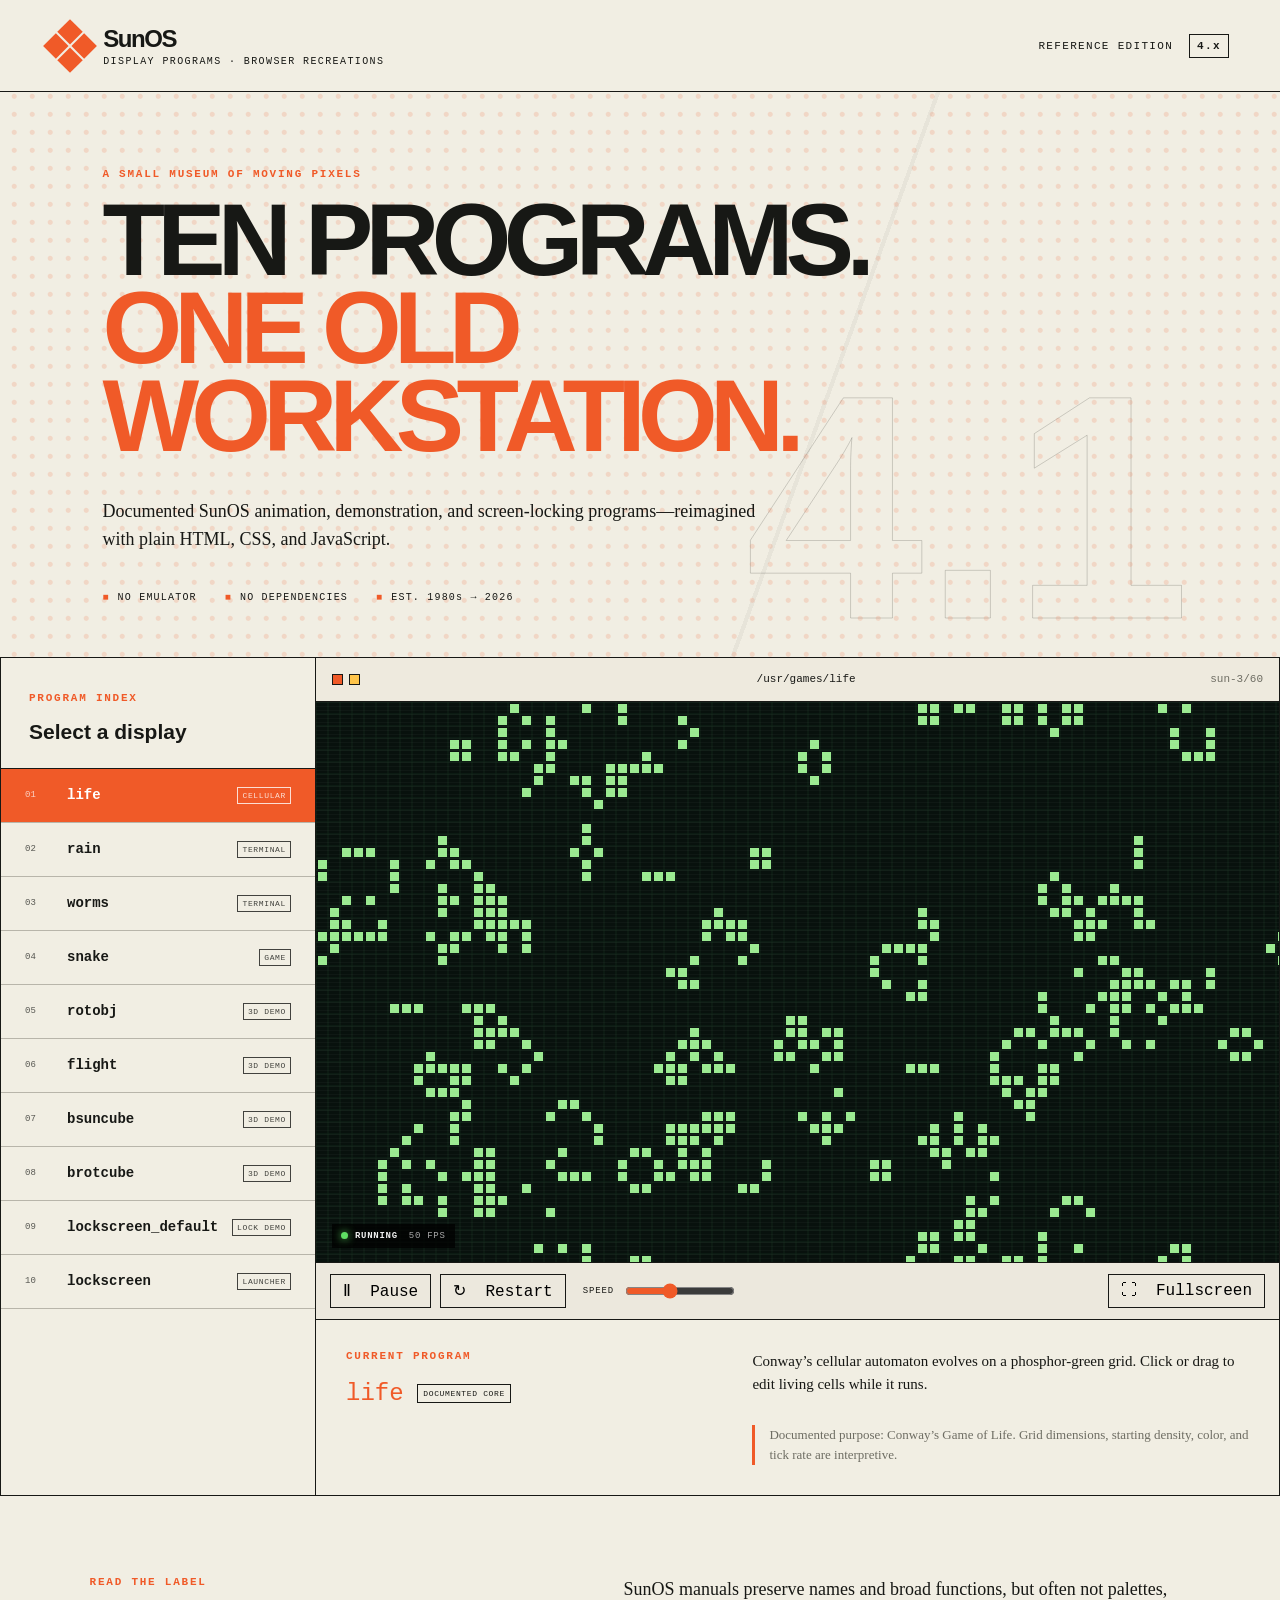
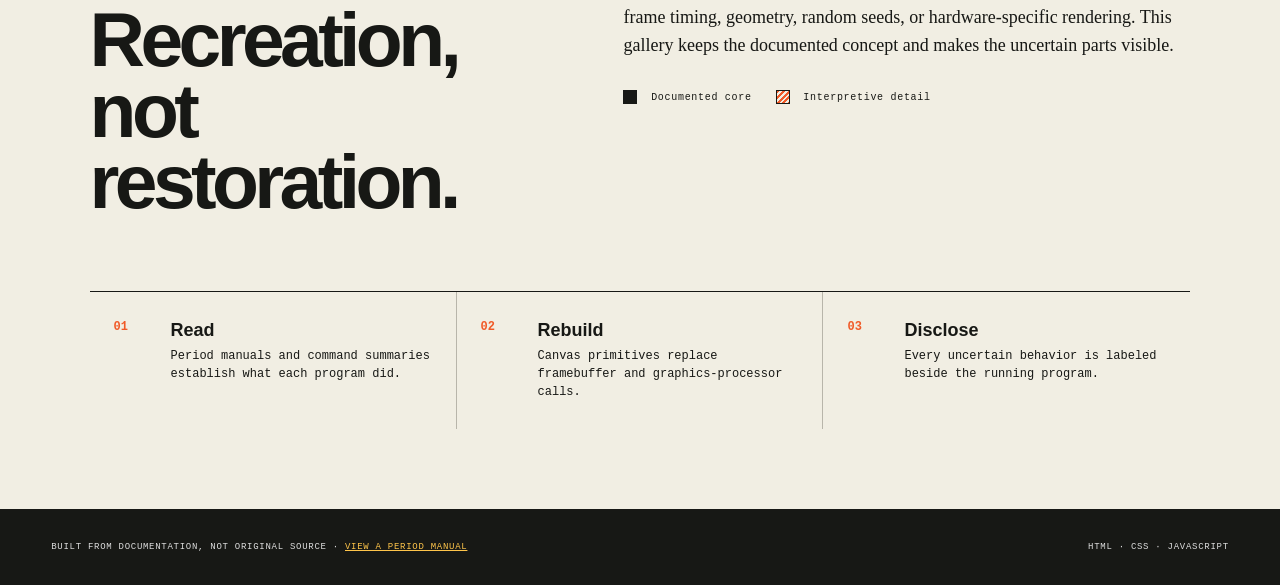
==== docs/index.html @ 824b54ce "Create SunOS display program gallery" ====
<!doctype html>
<html lang="en">
<head>
  <meta charset="utf-8">
  <meta name="viewport" content="width=device-width, initial-scale=1">
  <meta name="theme-color" content="#f2eee3">
  <meta name="description" content="Interactive browser recreations of ten SunOS animation and display programs.">
  <link rel="icon" href="favicon.svg" type="image/svg+xml">
  <title>SunOS Display Programs — Browser Recreations</title>
  <link rel="stylesheet" href="styles.css">
</head>
<body>
  <header class="masthead">
    <a class="brand" href="#top" aria-label="SunOS display programs home">
      <span class="brand-mark" aria-hidden="true"><i></i><i></i><i></i><i></i></span>
      <span><strong>SunOS</strong><small>DISPLAY PROGRAMS · BROWSER RECREATIONS</small></span>
    </a>
    <div class="edition">REFERENCE EDITION <b>4.x</b></div>
  </header>

  <main id="top">
    <section class="hero">
      <p class="eyebrow">A SMALL MUSEUM OF MOVING PIXELS</p>
      <h1>Ten programs.<br><em>One old workstation.</em></h1>
      <p class="dek">Documented SunOS animation, demonstration, and screen-locking programs—reimagined with plain HTML, CSS, and JavaScript.</p>
      <div class="hero-meta"><span>NO EMULATOR</span><span>NO DEPENDENCIES</span><span>EST. 1980s → 2026</span></div>
    </section>

    <section class="workbench" aria-labelledby="gallery-title">
      <div class="rail">
        <div class="rail-heading">
          <p class="eyebrow">PROGRAM INDEX</p>
          <h2 id="gallery-title">Select a display</h2>
        </div>
        <nav id="program-list" aria-label="Program gallery"></nav>
      </div>

      <article class="viewer">
        <div class="window-bar">
          <span class="window-dots" aria-hidden="true"><i></i><i></i></span>
          <span id="window-title">/usr/games/life</span>
          <span class="window-host">sun-3/60</span>
        </div>
        <div class="screen-wrap" id="screen-wrap">
          <canvas id="screen" tabindex="0" aria-label="Program display canvas"></canvas>
          <div id="lock-panel" class="lock-panel" hidden></div>
          <div class="screen-badge"><span id="status-light"></span><b id="status-text">RUNNING</b><span id="fps-label">30 FPS</span></div>
        </div>
        <div class="controls" aria-label="Program controls">
          <button id="pause-button" type="button">Ⅱ&nbsp; Pause</button>
          <button id="restart-button" type="button">↻&nbsp; Restart</button>
          <div class="speed-control">
            <label for="speed">SPEED</label>
            <input id="speed" type="range" min="0.35" max="2" step="0.05" value="1">
          </div>
          <button id="fullscreen-button" class="push-right" type="button">⛶&nbsp; Fullscreen</button>
        </div>
        <div class="program-notes">
          <div>
            <p class="eyebrow">CURRENT PROGRAM</p>
            <h2><code id="program-name">life</code> <span id="accuracy-label" class="accuracy">DOCUMENTED CORE</span></h2>
          </div>
          <p id="program-description"></p>
          <p id="program-caveat" class="caveat"></p>
        </div>
      </article>
    </section>

    <section class="context">
      <div class="context-heading">
        <p class="eyebrow">READ THE LABEL</p>
        <h2>Recreation, not restoration.</h2>
      </div>
      <div class="context-copy">
        <p>SunOS manuals preserve names and broad functions, but often not palettes, frame timing, geometry, random seeds, or hardware-specific rendering. This gallery keeps the documented concept and makes the uncertain parts visible.</p>
        <div class="legend"><span><i class="solid"></i> Documented core</span><span><i class="stripe"></i> Interpretive detail</span></div>
      </div>
      <ol class="method">
        <li><b>01</b><span><strong>Read</strong>Period manuals and command summaries establish what each program did.</span></li>
        <li><b>02</b><span><strong>Rebuild</strong>Canvas primitives replace framebuffer and graphics-processor calls.</span></li>
        <li><b>03</b><span><strong>Disclose</strong>Every uncertain behavior is labeled beside the running program.</span></li>
      </ol>
    </section>
  </main>

  <footer>
    <p>BUILT FROM DOCUMENTATION, NOT ORIGINAL SOURCE · <a href="https://www.typewritten.org/Manual/Sun/SunOS/4.1.1/man1/lockscreen.html">VIEW A PERIOD MANUAL</a></p>
    <p>HTML · CSS · JAVASCRIPT</p>
  </footer>
  <script type="module" src="app.js"></script>
</body>
</html>
---- docs/styles.css ----
:root {
  --paper: #f1eee3;
  --ink: #171815;
  --muted: #6e6d63;
  --line: #b8b5aa;
  --sun: #f05a28;
  --amber: #ffc54a;
  --screen: #08110d;
  --phosphor: #9bea91;
  color-scheme: light;
  font-family: "Courier New", Courier, monospace;
}

* { box-sizing: border-box; }
html { scroll-behavior: smooth; }
body { margin: 0; background: var(--paper); color: var(--ink); }
button, input { font: inherit; }
button:focus-visible, input:focus-visible, canvas:focus-visible, a:focus-visible { outline: 3px solid var(--sun); outline-offset: 3px; }

.masthead { min-height: 92px; padding: 18px clamp(20px, 4vw, 64px); border-bottom: 1px solid var(--ink); display: flex; align-items: center; justify-content: space-between; }
.brand { color: inherit; text-decoration: none; display: flex; gap: 14px; align-items: center; }
.brand strong { display: block; font-family: Arial, sans-serif; font-size: 24px; letter-spacing: -.06em; }
.brand small { display: block; font-size: 10px; letter-spacing: .14em; margin-top: 3px; }
.brand-mark { width: 38px; height: 38px; display: grid; grid-template-columns: repeat(2, 1fr); gap: 2px; transform: rotate(45deg); }
.brand-mark i { background: var(--sun); }
.edition { font-size: 11px; letter-spacing: .12em; }
.edition b { border: 1px solid var(--ink); padding: 5px 7px; margin-left: 8px; }

main { overflow: hidden; }
.hero { min-height: 450px; padding: 76px clamp(20px, 8vw, 130px) 54px; position: relative; border-bottom: 1px solid var(--ink); background: radial-gradient(circle at 79% 24%, rgba(240,90,40,.16) 0 2px, transparent 3px), linear-gradient(110deg, transparent 0 63%, rgba(0,0,0,.045) 63% 63.3%, transparent 63.3%); background-size: 18px 18px, auto; }
.hero::after { content: "4.1"; position: absolute; right: clamp(20px, 7vw, 100px); bottom: -34px; font-family: Arial, sans-serif; font-weight: 900; font-size: clamp(140px, 25vw, 330px); color: transparent; -webkit-text-stroke: 1px rgba(23,24,21,.18); z-index: -1; }
.eyebrow { margin: 0 0 16px; color: var(--sun); letter-spacing: .16em; font-size: 11px; font-weight: bold; }
h1 { margin: 0; max-width: 920px; font: 900 clamp(55px, 8vw, 112px)/.86 Arial, Helvetica, sans-serif; letter-spacing: -.075em; text-transform: uppercase; }
h1 em { color: var(--sun); font-style: normal; }
.dek { max-width: 680px; margin: 38px 0; font: 18px/1.55 Georgia, serif; }
.hero-meta { display: flex; flex-wrap: wrap; gap: 10px 28px; font-size: 10px; letter-spacing: .12em; }
.hero-meta span::before { content: "■"; color: var(--sun); margin-right: 8px; }

.workbench { display: grid; grid-template-columns: minmax(240px, 315px) 1fr; max-width: 1440px; margin: 0 auto; border-left: 1px solid var(--ink); border-right: 1px solid var(--ink); }
.rail { border-right: 1px solid var(--ink); }
.rail-heading { padding: 34px 28px 24px; border-bottom: 1px solid var(--ink); }
.rail-heading h2 { margin: 0; font: 700 21px Arial, sans-serif; }
#program-list { display: flex; flex-direction: column; }
.program-button { appearance: none; border: 0; border-bottom: 1px solid var(--line); background: transparent; color: inherit; text-align: left; padding: 18px 24px; cursor: pointer; display: grid; grid-template-columns: 32px 1fr auto; align-items: center; gap: 10px; transition: background .15s, color .15s; }
.program-button:hover { background: rgba(240,90,40,.08); }
.program-button[aria-current="true"] { background: var(--sun); color: #fff; }
.program-button .number { font-size: 9px; opacity: .7; }
.program-button strong { font-size: 14px; }
.program-button .kind { font-size: 8px; letter-spacing: .08em; border: 1px solid currentColor; padding: 3px 4px; opacity: .8; }
.viewer { min-width: 0; background: #d7d4ca; }
.window-bar { min-height: 44px; padding: 0 16px; display: grid; grid-template-columns: 70px 1fr auto; align-items: center; background: #eeeade; border-bottom: 1px solid var(--ink); font-size: 11px; }
.window-dots { display: flex; gap: 6px; }
.window-dots i { width: 11px; height: 11px; border: 1px solid var(--ink); background: var(--sun); }
.window-dots i:last-child { background: var(--amber); }
#window-title { text-align: center; }
.window-host { color: var(--muted); }
.screen-wrap { position: relative; background: var(--screen); min-height: 560px; overflow: hidden; }
.screen-wrap::after { content: ""; position: absolute; inset: 0; pointer-events: none; background: repeating-linear-gradient(0deg, transparent 0 3px, rgba(255,255,255,.027) 3px 4px); mix-blend-mode: screen; }
canvas { display: block; width: 100%; height: 560px; cursor: crosshair; }
.screen-badge { position: absolute; left: 16px; bottom: 14px; z-index: 3; background: rgba(0,0,0,.76); color: #eee; font-size: 9px; letter-spacing: .08em; padding: 7px 9px; display: flex; align-items: center; gap: 7px; }
#status-light { width: 7px; height: 7px; border-radius: 50%; background: #5fe064; box-shadow: 0 0 8px #5fe064; }
#fps-label { color: #aaa; margin-left: 4px; }
.controls { min-height: 58px; padding: 10px 14px; border-top: 1px solid var(--ink); border-bottom: 1px solid var(--ink); display: flex; align-items: center; gap: 9px; background: #ece8dd; }
.controls button { min-height: 34px; border: 1px solid var(--ink); background: transparent; padding: 6px 12px; cursor: pointer; }
.controls button:hover { background: var(--ink); color: #fff; }
.push-right { margin-left: auto; }
.speed-control { display: flex; align-items: center; gap: 9px; margin-left: 8px; font-size: 9px; letter-spacing: .1em; }
input[type="range"] { accent-color: var(--sun); width: 110px; }
.program-notes { display: grid; grid-template-columns: minmax(210px, .75fr) 1fr; gap: 18px 34px; padding: 30px; background: var(--paper); }
.program-notes h2 { margin: 0; font: 24px Arial, sans-serif; }
.program-notes code { font-family: "Courier New", monospace; color: var(--sun); }
.program-notes > p { margin: 0; font: 15px/1.55 Georgia, serif; }
.accuracy { display: inline-block; vertical-align: middle; font: 8px "Courier New", monospace; letter-spacing: .08em; border: 1px solid var(--ink); padding: 4px 5px; margin-left: 7px; }
.caveat { grid-column: 2; border-left: 3px solid var(--sun); padding-left: 14px; color: var(--muted); font-size: 13px !important; }

.lock-panel { position: absolute; inset: 0; z-index: 4; display: grid; place-items: center; background: rgba(6,10,8,.7); color: #e8f7df; }
.lock-panel[hidden] { display: none; }
.lock-card { width: min(420px, calc(100% - 40px)); border: 1px solid #80a978; background: rgba(4,11,7,.94); box-shadow: 10px 10px 0 rgba(240,90,40,.55); padding: 28px; }
.lock-card h3 { margin: 0 0 8px; font: 700 30px Arial, sans-serif; }
.lock-card p { font-size: 12px; line-height: 1.5; }
.lock-card label { display: block; font-size: 10px; margin: 20px 0 7px; letter-spacing: .1em; }
.lock-card select, .lock-card button { width: 100%; min-height: 40px; font: inherit; }
.lock-card select { background: #dcead7; border: 0; padding: 8px; }
.lock-card button { margin-top: 12px; background: var(--sun); border: 0; color: white; cursor: pointer; }

.context { padding: 80px clamp(20px, 7vw, 100px); border-top: 1px solid var(--ink); display: grid; grid-template-columns: .9fr 1.1fr; gap: 40px 70px; }
.context h2 { margin: 0; max-width: 530px; font: 800 clamp(42px, 6vw, 78px)/.92 Arial, sans-serif; letter-spacing: -.06em; }
.context-copy > p { margin: 0; max-width: 650px; font: 18px/1.55 Georgia, serif; }
.legend { margin-top: 30px; display: flex; flex-wrap: wrap; gap: 24px; font-size: 10px; letter-spacing: .07em; }
.legend i { display: inline-block; width: 14px; height: 14px; vertical-align: middle; margin-right: 7px; border: 1px solid var(--ink); }
.legend .solid { background: var(--ink); }
.legend .stripe { background: repeating-linear-gradient(135deg, var(--sun) 0 2px, transparent 2px 4px); }
.method { list-style: none; margin: 35px 0 0; padding: 0; grid-column: 1 / -1; border-top: 1px solid var(--ink); display: grid; grid-template-columns: repeat(3, 1fr); }
.method li { padding: 28px 24px; border-right: 1px solid var(--line); display: grid; grid-template-columns: 45px 1fr; gap: 12px; }
.method li:last-child { border: 0; }
.method b { color: var(--sun); font-size: 12px; }
.method strong { display: block; font: 700 18px Arial, sans-serif; margin-bottom: 6px; }
.method span { font-size: 12px; line-height: 1.5; }
footer { padding: 24px clamp(20px, 4vw, 64px); background: var(--ink); color: #ddd; display: flex; justify-content: space-between; gap: 20px; font-size: 9px; letter-spacing: .08em; }
footer a { color: var(--amber); }

@media (max-width: 850px) {
  .workbench { grid-template-columns: 1fr; border: 0; }
  .rail { border-right: 0; }
  #program-list { display: grid; grid-template-columns: repeat(2, 1fr); }
  .program-button { border-right: 1px solid var(--line); }
  .screen-wrap, canvas { min-height: 460px; height: 460px; }
  .context { grid-template-columns: 1fr; }
  .method { grid-template-columns: 1fr; }
  .method li { border-right: 0; border-bottom: 1px solid var(--line); }
}

@media (max-width: 560px) {
  .masthead { min-height: 76px; }
  .edition { display: none; }
  .hero { padding-top: 54px; }
  #program-list { grid-template-columns: 1fr; max-height: 310px; overflow: auto; }
  .window-host, #fps-label { display: none; }
  .window-bar { grid-template-columns: 55px 1fr; }
  .program-notes { grid-template-columns: 1fr; padding: 24px 20px; }
  .caveat { grid-column: 1; }
  .controls { flex-wrap: wrap; }
  .speed-control { order: 4; width: 100%; margin: 2px 0 0; }
  input[type="range"] { flex: 1; }
  .push-right { margin-left: auto; }
  .context { padding-top: 58px; }
  footer { flex-direction: column; }
}

@media (prefers-reduced-motion: reduce) {
  html { scroll-behavior: auto; }
}
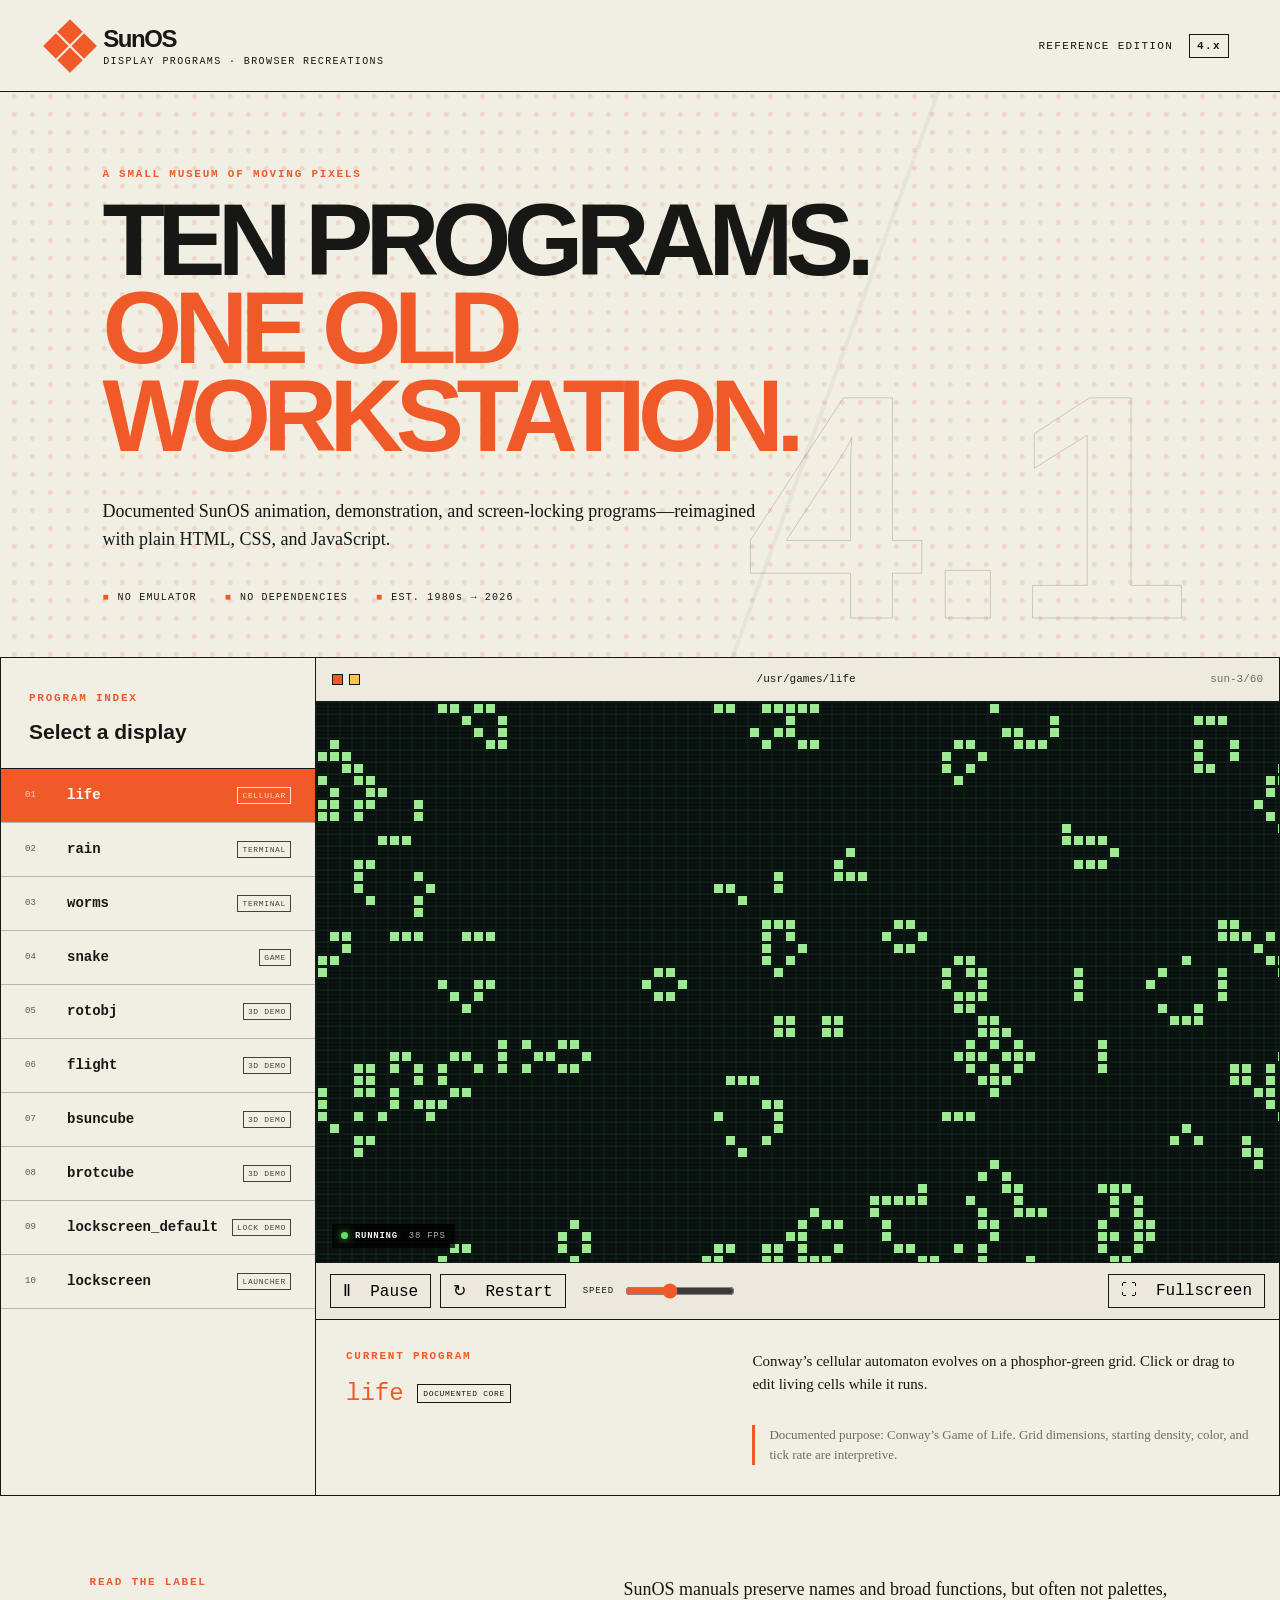
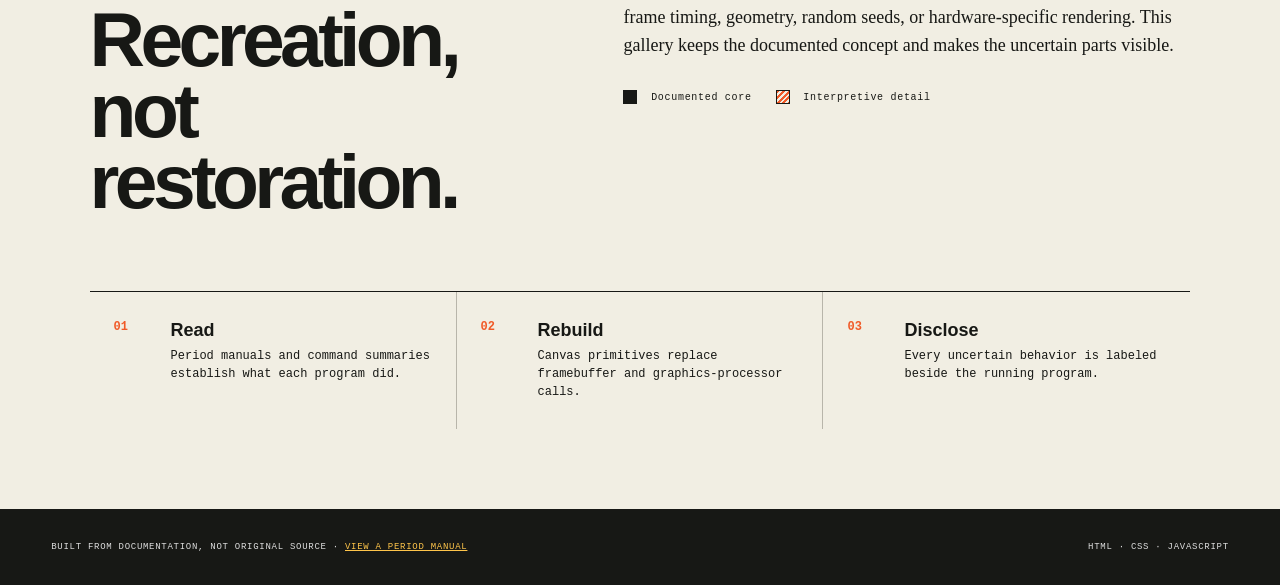
==== commit 02c22c90: "Fix fullscreen canvas sizing" ====
--- a/docs/index.html
+++ b/docs/index.html
@@ -7,7 +7,7 @@
   <meta name="description" content="Interactive browser recreations of ten SunOS animation and display programs.">
   <link rel="icon" href="favicon.svg" type="image/svg+xml">
   <title>SunOS Display Programs — Browser Recreations</title>
-  <link rel="stylesheet" href="styles.css">
+  <link rel="stylesheet" href="styles.css?v=fullscreen-fix">
 </head>
 <body>
   <header class="masthead">
@@ -87,6 +87,6 @@
     <p>BUILT FROM DOCUMENTATION, NOT ORIGINAL SOURCE · <a href="https://www.typewritten.org/Manual/Sun/SunOS/4.1.1/man1/lockscreen.html">VIEW A PERIOD MANUAL</a></p>
     <p>HTML · CSS · JAVASCRIPT</p>
   </footer>
-  <script type="module" src="app.js"></script>
+  <script type="module" src="app.js?v=fullscreen-fix"></script>
 </body>
 </html>
--- a/docs/styles.css
+++ b/docs/styles.css
@@ -57,6 +57,10 @@
 .screen-wrap { position: relative; background: var(--screen); min-height: 560px; overflow: hidden; }
 .screen-wrap::after { content: ""; position: absolute; inset: 0; pointer-events: none; background: repeating-linear-gradient(0deg, transparent 0 3px, rgba(255,255,255,.027) 3px 4px); mix-blend-mode: screen; }
 canvas { display: block; width: 100%; height: 560px; cursor: crosshair; }
+.screen-wrap:fullscreen,
+.screen-wrap:-webkit-full-screen { width: 100vw; height: 100vh; min-height: 0; }
+.screen-wrap:fullscreen canvas,
+.screen-wrap:-webkit-full-screen canvas { width: 100%; height: 100%; min-height: 0; }
 .screen-badge { position: absolute; left: 16px; bottom: 14px; z-index: 3; background: rgba(0,0,0,.76); color: #eee; font-size: 9px; letter-spacing: .08em; padding: 7px 9px; display: flex; align-items: center; gap: 7px; }
 #status-light { width: 7px; height: 7px; border-radius: 50%; background: #5fe064; box-shadow: 0 0 8px #5fe064; }
 #fps-label { color: #aaa; margin-left: 4px; }
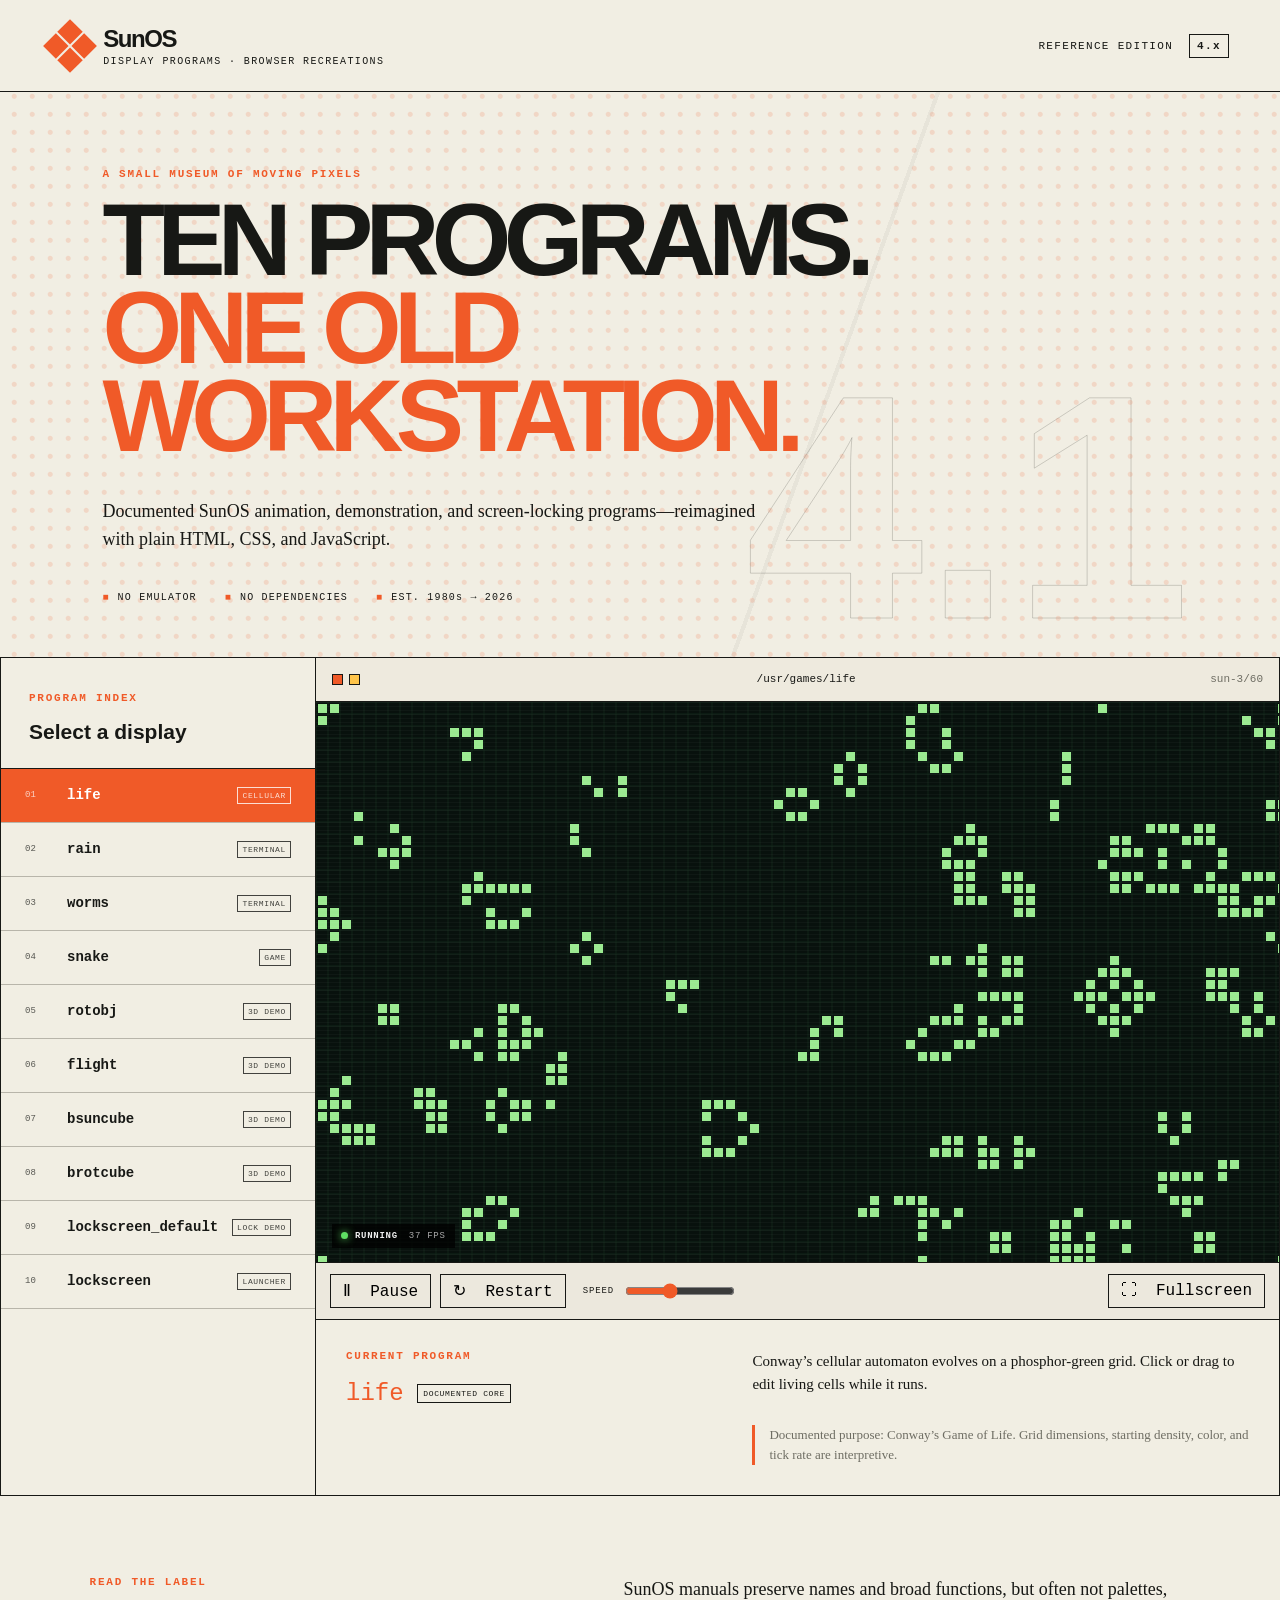
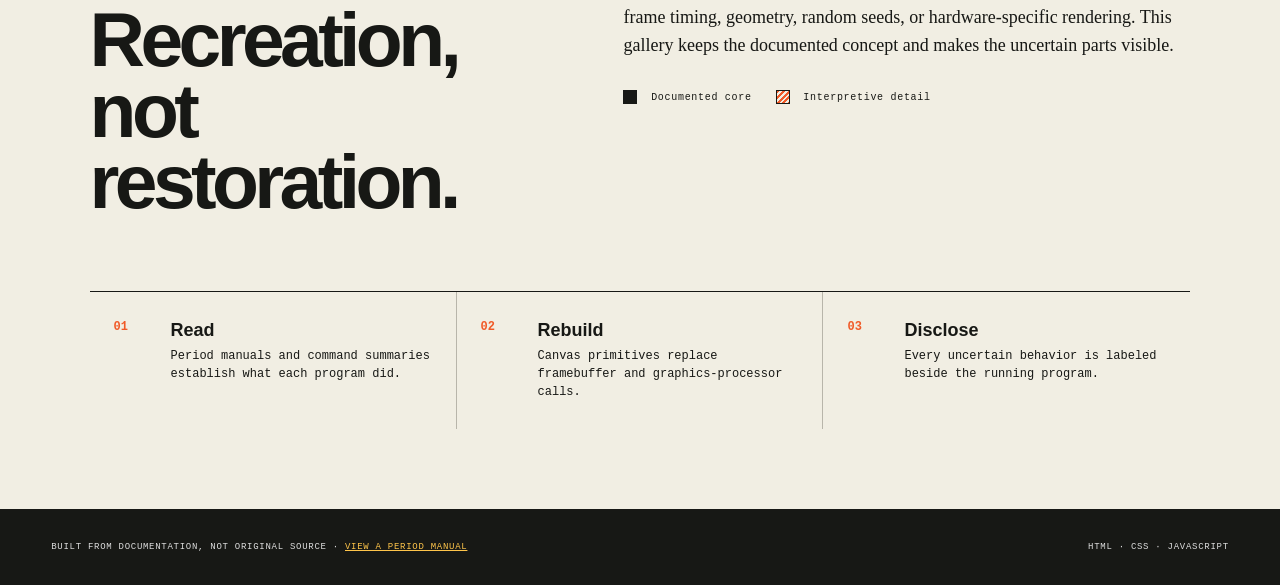
==== commit a257a6fa: "Fix lockscreen program launch and unlock" ====
--- a/docs/index.html
+++ b/docs/index.html
@@ -7,7 +7,7 @@
   <meta name="description" content="Interactive browser recreations of ten SunOS animation and display programs.">
   <link rel="icon" href="favicon.svg" type="image/svg+xml">
   <title>SunOS Display Programs — Browser Recreations</title>
-  <link rel="stylesheet" href="styles.css?v=fullscreen-fix">
+  <link rel="stylesheet" href="styles.css?v=lockscreen-fix">
 </head>
 <body>
   <header class="masthead">
@@ -87,6 +87,6 @@
     <p>BUILT FROM DOCUMENTATION, NOT ORIGINAL SOURCE · <a href="https://www.typewritten.org/Manual/Sun/SunOS/4.1.1/man1/lockscreen.html">VIEW A PERIOD MANUAL</a></p>
     <p>HTML · CSS · JAVASCRIPT</p>
   </footer>
-  <script type="module" src="app.js?v=fullscreen-fix"></script>
+  <script type="module" src="app.js?v=lockscreen-fix"></script>
 </body>
 </html>
--- a/docs/styles.css
+++ b/docs/styles.css
@@ -79,6 +79,10 @@
 
 .lock-panel { position: absolute; inset: 0; z-index: 4; display: grid; place-items: center; background: rgba(6,10,8,.7); color: #e8f7df; }
 .lock-panel[hidden] { display: none; }
+.lock-panel[data-engaged] { place-items: end start; padding: 18px; background: rgba(6,10,8,.16); cursor: pointer; }
+.lock-panel[data-engaged] .lock-card { width: min(390px, calc(100% - 20px)); padding: 18px 20px; box-shadow: 6px 6px 0 rgba(240,90,40,.55); pointer-events: none; }
+.lock-panel[data-engaged] .lock-card h3 { font-size: 22px; }
+.lock-panel[data-engaged] .lock-card p { margin-bottom: 0; }
 .lock-card { width: min(420px, calc(100% - 40px)); border: 1px solid #80a978; background: rgba(4,11,7,.94); box-shadow: 10px 10px 0 rgba(240,90,40,.55); padding: 28px; }
 .lock-card h3 { margin: 0 0 8px; font: 700 30px Arial, sans-serif; }
 .lock-card p { font-size: 12px; line-height: 1.5; }
